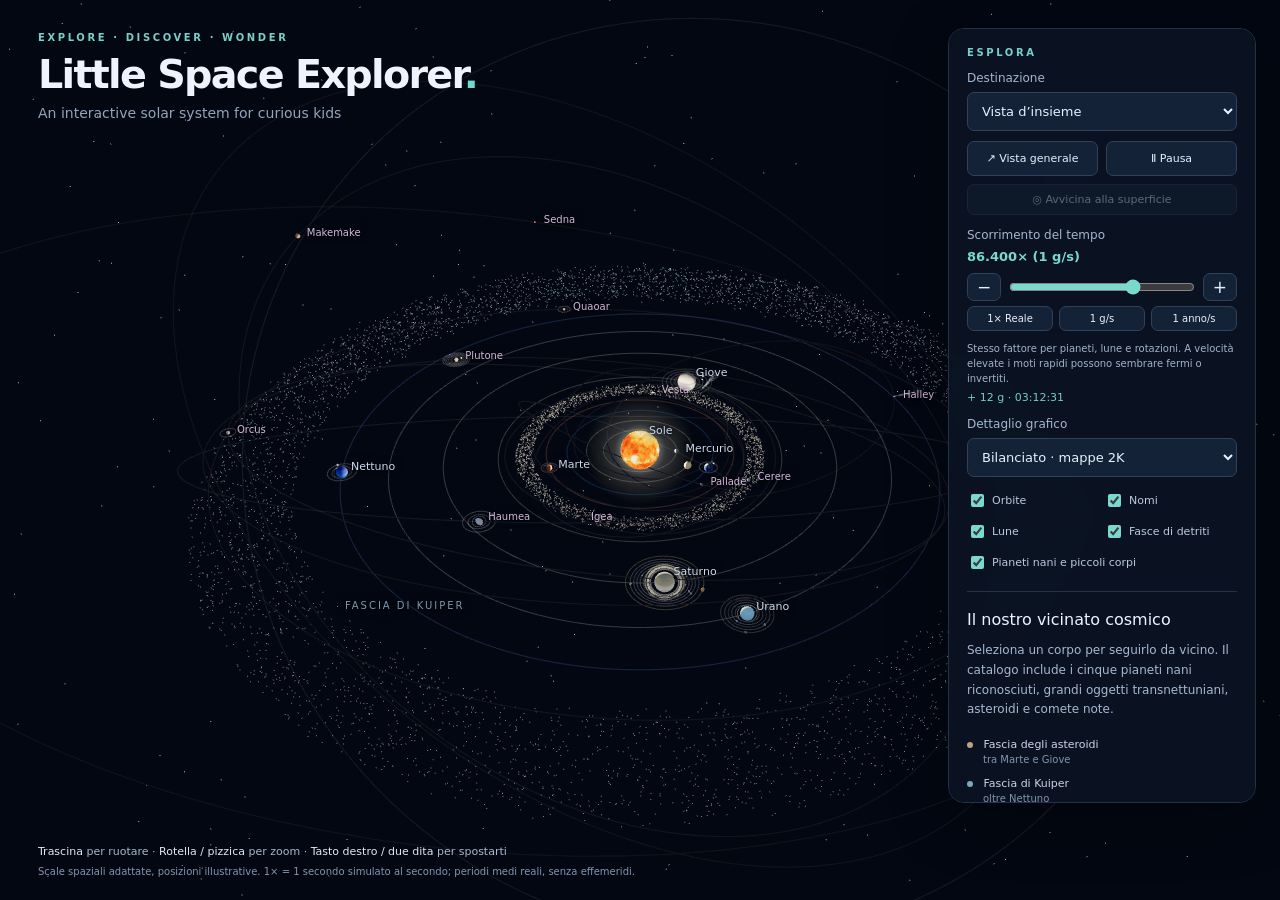
==== web/index.html @ fb0810c1 "Launch Little Space Explorer with interactive solar system and GitHub Pages" ====
<!doctype html>
<html lang="it">
<head>
  <meta charset="utf-8">
  <meta name="viewport" content="width=device-width,initial-scale=1">
  <title>Little Space Explorer — An interactive solar system for curious kids</title>
  <meta name="description" content="An interactive solar system for curious kids. Explore 55 celestial bodies, real planetary maps, moons, asteroids and comets in your browser.">
  <meta name="theme-color" content="#030711">
  <meta property="og:title" content="Little Space Explorer">
  <meta property="og:description" content="An interactive solar system for curious kids">
  <meta property="og:type" content="website">
  <meta property="og:url" content="https://smartm0use.github.io/little-space-explorer/">
  <meta property="og:image" content="https://smartm0use.github.io/little-space-explorer/anteprima-terra.png">
  <link rel="icon" href="favicon.svg" type="image/svg+xml">
  <link rel="stylesheet" href="style.css">
  <link rel="stylesheet" href="atlas.css">
  <script type="importmap">{"imports":{"three":"./vendor/three.module.js","three/addons/":"./vendor/"}}</script>
</head>
<body>
  <main id="universe" aria-label="Sistema solare tridimensionale interattivo"></main>
  <div id="labels" aria-hidden="true"></div>
  <header>
    <div class="eyebrow">EXPLORE · DISCOVER · WONDER</div>
    <h1 lang="en">Little Space Explorer<span>.</span></h1>
    <p lang="en">An interactive solar system for curious kids</p>
  </header>
  <button id="panel-toggle" aria-expanded="true" aria-controls="explore-panel">Nascondi controlli</button>
  <aside class="panel" id="explore-panel" aria-label="Controlli di esplorazione">
    <div class="eyebrow">ESPLORA</div>
    <label for="destination">Destinazione</label>
    <select id="destination"><option value="overview">Vista d’insieme</option><option value="outer">Sistema esterno · fino a Sedna</option></select>
    <div class="row"><button id="home">↗ Vista generale</button><button id="pause" aria-pressed="false">Ⅱ Pausa</button></div>
    <button id="surface" disabled>◎ Avvicina alla superficie</button>
    <label for="speed">Scorrimento del tempo</label>
    <output id="speed-value" for="speed"></output>
    <div class="speed-control"><button id="slower" aria-label="Velocità precedente">−</button><input id="speed" type="range" min="0" max="19" value="13" step="1"><button id="faster" aria-label="Velocità successiva">+</button></div>
    <div class="speed-shortcuts"><button id="realtime">1× Reale</button><button id="day-speed">1 g/s</button><button id="year-speed">1 anno/s</button></div>
    <p id="time-note">Tutti i corpi condividono lo stesso tempo.</p>
    <div id="elapsed" aria-label="Tempo simulato trascorso">+ 0 g · 00:00:00</div>
    <label for="detail">Dettaglio grafico</label>
    <select id="detail"><option value="standard">Bilanciato · mappe 2K</option><option value="high">Alto · Terra 4K e superfici più fini</option></select>
    <div class="toggles">
      <label><input id="orbits" type="checkbox" checked> Orbite</label>
      <label><input id="names" type="checkbox" checked> Nomi</label>
      <label><input id="moons" type="checkbox" checked> Lune</label>
      <label><input id="debris" type="checkbox" checked> Fasce di detriti</label>
      <label class="wide"><input id="minor" type="checkbox" checked> Pianeti nani e piccoli corpi</label>
    </div>
    <section id="info" aria-live="polite">
      <h2>Il nostro vicinato cosmico</h2>
      <p>Seleziona un corpo per seguirlo da vicino. Il catalogo include i cinque pianeti nani riconosciuti, grandi oggetti transnettuniani, asteroidi e comete note.</p>
    </section>
    <div class="key"><i class="asteroid"></i> Fascia degli asteroidi <span>tra Marte e Giove</span></div>
    <div class="key"><i class="kuiper"></i> Fascia di Kuiper <span>oltre Nettuno</span></div>
    <details><summary>E le altre stelle?</summary><p>Il Sole è l’unica stella del sistema solare. Proxima Centauri dista circa 4,25 anni luce; Sirio circa 8,6. Sono immensamente più lontane di Plutone e non orbitano attorno al Sole. Lo sfondo stellato è decorativo, non una mappa del cielo.</p></details>
    <a class="credits" href="credits.html" target="_blank" rel="noopener">Mappe, fonti e limiti del modello ↗</a>
  </aside>
  <footer>
    <div><b>Trascina</b> per ruotare · <b>Rotella / pizzica</b> per zoom · <b>Tasto destro / due dita</b> per spostarti</div>
    <small>Scale spaziali adattate, posizioni illustrative. 1× = 1 secondo simulato al secondo; periodi medi reali, senza effemeridi.</small>
  </footer>
  <div id="status" role="status">Preparazione dell’universo…</div>
  <script type="module" src="app.js"></script>
</body>
</html>
---- web/style.css ----
*{box-sizing:border-box}html,body{margin:0;width:100%;height:100%;overflow:hidden;background:#030711;color:#edf4ff;font:14px system-ui,-apple-system,sans-serif}#universe{position:fixed;inset:0}canvas{display:block;touch-action:none}header{position:absolute;top:32px;left:38px;pointer-events:none}h1{font-size:clamp(25px,3.3vw,44px);letter-spacing:-1.7px;margin:8px 0}h1 span{color:#70dad0}header p{color:#93a4bd;margin:0;font-size:14px}.eyebrow{font-size:10px;font-weight:700;letter-spacing:2.6px;color:#78cfc9}.panel{position:absolute;right:24px;top:28px;width:282px;background:#0b1424e8;border:1px solid #243248;border-radius:16px;padding:21px;backdrop-filter:blur(16px);max-height:calc(100dvh - 125px);overflow:auto;box-shadow:0 16px 60px #0004}.panel>label{display:block;margin:18px 0 8px;color:#a5b6cf;font-size:12px}select,button{font:inherit;color:#e7f2ff;border:1px solid #304159;background:#142238;border-radius:7px;padding:10px;cursor:pointer}select{width:100%;font-size:13px}button:hover{background:#213752;border-color:#66bdb8}button:focus-visible,select:focus-visible,input:focus-visible{outline:2px solid #80e4dc;outline-offset:3px}.row{display:flex;gap:8px;margin-top:10px}.row button{flex:1;font-size:11px;padding:10px 5px}output{float:right;color:#7bd8cd}input[type=range]{width:100%;accent-color:#7bd8cd;margin:4px 0 14px}.toggles{display:grid;grid-template-columns:1fr 1fr;gap:12px 4px;font-size:11px;color:#bac9dc}.toggles label{display:flex;align-items:center;gap:5px}input[type=checkbox]{accent-color:#7bd8cd}#info{border-top:1px solid #243248;margin-top:19px;padding-top:3px}h2{font-size:16px;font-weight:500;margin:15px 0 8px}#info p{font-size:12px;line-height:1.65;color:#a6b8d1;margin-bottom:18px}.key{font-size:11px;margin-top:12px;color:#c9d6e7}.key span{display:block;color:#8295b0;font-size:10px;padding-left:16px;margin-top:3px}.key i{display:inline-block;width:6px;height:6px;border-radius:50%;margin-right:7px}.asteroid{background:#bca384}.kuiper{background:#74adc1}footer{position:absolute;bottom:18px;left:38px;right:24px;pointer-events:none;font-size:11px;color:#a7b8cf;line-height:1.8}footer b{color:#e0e9f8;font-weight:500}footer small{font-size:10px;color:#8396b2}#labels{position:fixed;inset:0;pointer-events:none;overflow:hidden}.label{position:absolute;top:0;left:0;font-size:11px;color:#cad9ef;text-shadow:0 1px 5px #000,0 0 8px #000;white-space:nowrap}.label.moon{font-size:10px;color:#9ccbc7}.label.belt{font-size:10px;text-transform:uppercase;letter-spacing:2px;color:#7b99ae}#status{position:absolute;bottom:95px;left:38px;background:#13283a;padding:12px 18px;border-radius:8px;max-width:min(520px,85vw)}#status:empty{display:none}@media(max-width:700px){header{top:18px;left:18px}header p{font-size:11px}h1{margin:6px 0}.panel{right:12px;top:116px;width:218px;padding:14px;max-height:calc(100dvh - 213px);background:#0b1424db}.panel>.eyebrow{display:none}.panel>label{margin-top:10px}footer{left:18px;bottom:10px;right:12px;font-size:9px;max-width:95vw}footer small{font-size:9px}#info p{font-size:11px}.key{font-size:10px}.label{font-size:10px}#status{left:18px}}
---- web/atlas.css ----
/* Controls for the extended catalogue and physical simulation clock. */
header h1 { font-size: clamp(23px, 3.1vw, 42px); }
.panel { width: 308px; padding: 18px; }
.panel > label { margin: 13px 0 7px; }
#surface { width: 100%; margin-top: 8px; font-size: 11px; padding: 8px; }
button:disabled { opacity: .38; cursor: default; }
#speed-value { display: block; float: none; font-size: 13px; font-weight: 600; font-variant-numeric: tabular-nums; }
.speed-control { display: flex; align-items: center; gap: 8px; margin: 9px 0 5px; }
.speed-control input { margin: 0; min-width: 0; }
.speed-control button { padding: 3px 9px; font-size: 17px; }
.speed-shortcuts { display: flex; gap: 6px; }
.speed-shortcuts button { flex: 1; padding: 6px 3px; font-size: 10px; }
#time-note { font-size: 10px; color: #a2b2c9; line-height: 1.5; margin: 10px 0 5px; }
#elapsed { font-size: 11px; color: #75ccc3; font-variant-numeric: tabular-nums; }
.toggles { margin-top: 14px; }
.toggles .wide { grid-column: 1 / -1; }
.facts { font-size: 10px; line-height: 1.7; border-left: 2px solid #5ea59f; padding-left: 9px; color: #b6d5de; }
#info p.map-source { font-size: 10px; color: #829ab7; margin: 9px 0 15px; }
.label.minor { color: #d2b8dc; font-size: 10px; }
details { border-top: 1px solid #243248; padding-top: 12px; margin-top: 15px; }
summary { cursor: pointer; font-size: 11px; color: #afc9d9; }
details p { color: #93a8c2; font-size: 11px; line-height: 1.65; }
.credits { display: block; color: #76b4c5; font-size: 10px; margin-top: 14px; }
#panel-toggle { display: none; }
@media (max-width: 700px) {
  header h1 { letter-spacing: -1px; }
  header p { max-width: 320px; line-height: 1.5; }
  .panel { width: 240px; top: 143px; max-height: calc(100dvh - 235px); }
  #panel-toggle { display: block; position: absolute; right: 12px; top: 105px; padding: 7px 12px; font-size: 11px; }
  #speed-value { font-size: 11px; }
}
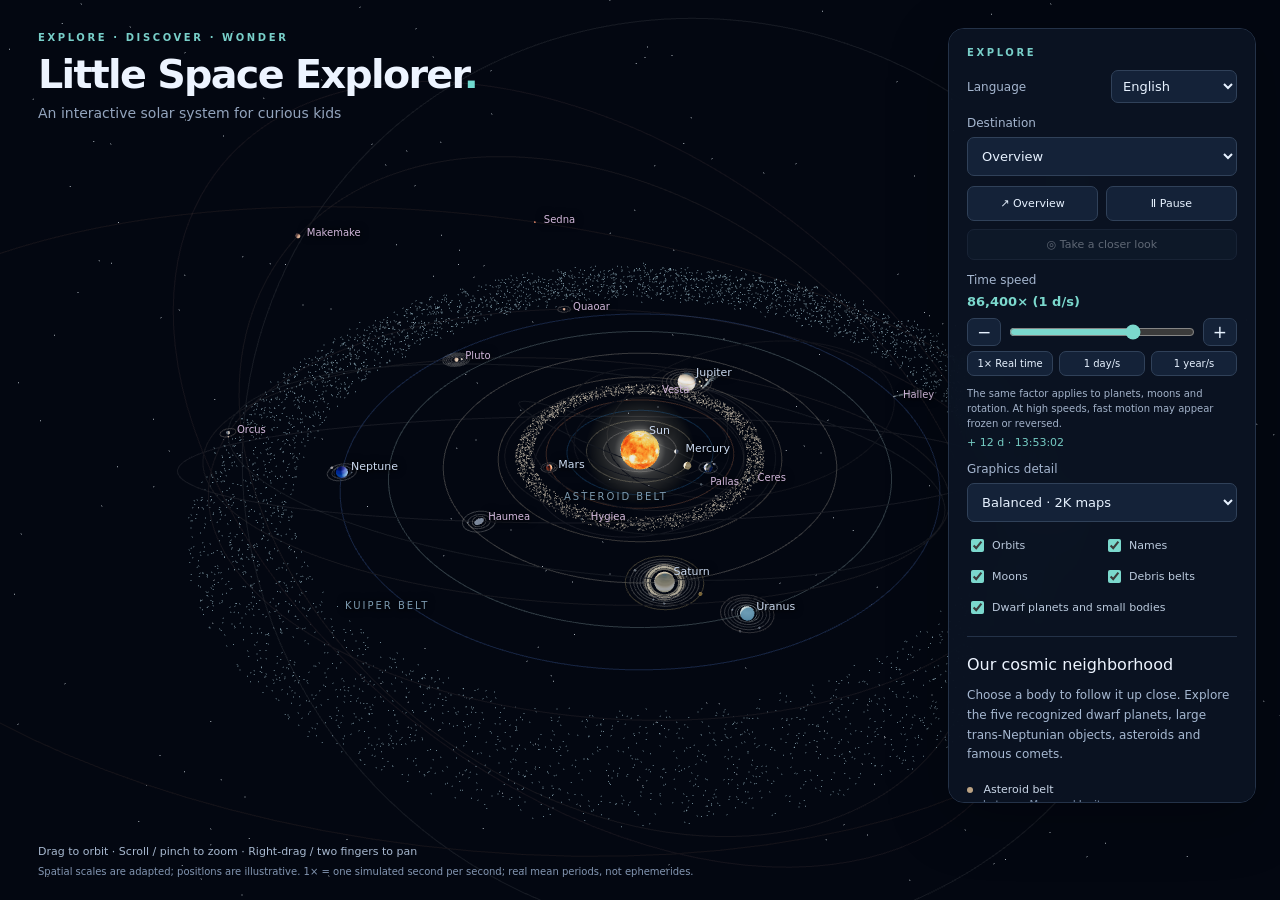
==== commit ec6b6562: "Add English and Italian language selection with browser detection" ====
--- a/web/index.html
+++ b/web/index.html
@@ -1,5 +1,5 @@
 <!doctype html>
-<html lang="it">
+<html lang="en">
 <head>
   <meta charset="utf-8">
   <meta name="viewport" content="width=device-width,initial-scale=1">
@@ -17,49 +17,50 @@
   <script type="importmap">{"imports":{"three":"./vendor/three.module.js","three/addons/":"./vendor/"}}</script>
 </head>
 <body>
-  <main id="universe" aria-label="Sistema solare tridimensionale interattivo"></main>
+  <main id="universe" data-i18n-aria="universe" aria-label="Interactive three-dimensional solar system"></main>
   <div id="labels" aria-hidden="true"></div>
   <header>
     <div class="eyebrow">EXPLORE · DISCOVER · WONDER</div>
     <h1 lang="en">Little Space Explorer<span>.</span></h1>
     <p lang="en">An interactive solar system for curious kids</p>
   </header>
-  <button id="panel-toggle" aria-expanded="true" aria-controls="explore-panel">Nascondi controlli</button>
-  <aside class="panel" id="explore-panel" aria-label="Controlli di esplorazione">
-    <div class="eyebrow">ESPLORA</div>
-    <label for="destination">Destinazione</label>
-    <select id="destination"><option value="overview">Vista d’insieme</option><option value="outer">Sistema esterno · fino a Sedna</option></select>
-    <div class="row"><button id="home">↗ Vista generale</button><button id="pause" aria-pressed="false">Ⅱ Pausa</button></div>
-    <button id="surface" disabled>◎ Avvicina alla superficie</button>
-    <label for="speed">Scorrimento del tempo</label>
+  <button id="panel-toggle" aria-expanded="true" aria-controls="explore-panel">Hide controls</button>
+  <aside class="panel" id="explore-panel" data-i18n-aria="controls" aria-label="Exploration controls">
+    <div class="eyebrow" data-i18n="explore">EXPLORE</div>
+    <div class="language-row"><label for="language" data-i18n="language">Language</label><select id="language" class="language-select"><option value="en" lang="en">English</option><option value="it" lang="it">Italiano</option></select></div>
+    <label for="destination" data-i18n="destination">Destination</label>
+    <select id="destination"><option value="overview" data-i18n="overview">Overview</option><option value="outer" data-i18n="outer">Outer solar system · out to Sedna</option></select>
+    <div class="row"><button id="home" data-i18n="home">↗ Overview</button><button id="pause" aria-pressed="false">Ⅱ Pause</button></div>
+    <button id="surface" data-i18n="surface" disabled>◎ Take a closer look</button>
+    <label for="speed" data-i18n="time">Time speed</label>
     <output id="speed-value" for="speed"></output>
-    <div class="speed-control"><button id="slower" aria-label="Velocità precedente">−</button><input id="speed" type="range" min="0" max="19" value="13" step="1"><button id="faster" aria-label="Velocità successiva">+</button></div>
-    <div class="speed-shortcuts"><button id="realtime">1× Reale</button><button id="day-speed">1 g/s</button><button id="year-speed">1 anno/s</button></div>
-    <p id="time-note">Tutti i corpi condividono lo stesso tempo.</p>
-    <div id="elapsed" aria-label="Tempo simulato trascorso">+ 0 g · 00:00:00</div>
-    <label for="detail">Dettaglio grafico</label>
-    <select id="detail"><option value="standard">Bilanciato · mappe 2K</option><option value="high">Alto · Terra 4K e superfici più fini</option></select>
+    <div class="speed-control"><button id="slower" data-i18n-aria="slower" aria-label="Previous speed">−</button><input id="speed" type="range" min="0" max="19" value="13" step="1"><button id="faster" data-i18n-aria="faster" aria-label="Next speed">+</button></div>
+    <div class="speed-shortcuts"><button id="realtime" data-i18n="realtime">1× Real time</button><button id="day-speed" data-i18n="daySpeed">1 day/s</button><button id="year-speed" data-i18n="yearSpeed">1 year/s</button></div>
+    <p id="time-note"></p>
+    <div id="elapsed" data-i18n-aria="elapsed" aria-label="Elapsed simulation time">+ 0 d · 00:00:00</div>
+    <label for="detail" data-i18n="detail">Graphics detail</label>
+    <select id="detail"><option value="standard" data-i18n="standard">Balanced · 2K maps</option><option value="high" data-i18n="high">High · 4K Earth and finer surfaces</option></select>
     <div class="toggles">
-      <label><input id="orbits" type="checkbox" checked> Orbite</label>
-      <label><input id="names" type="checkbox" checked> Nomi</label>
-      <label><input id="moons" type="checkbox" checked> Lune</label>
-      <label><input id="debris" type="checkbox" checked> Fasce di detriti</label>
-      <label class="wide"><input id="minor" type="checkbox" checked> Pianeti nani e piccoli corpi</label>
+      <label><input id="orbits" type="checkbox" checked> <span data-i18n="orbits">Orbits</span></label>
+      <label><input id="names" type="checkbox" checked> <span data-i18n="names">Names</span></label>
+      <label><input id="moons" type="checkbox" checked> <span data-i18n="moons">Moons</span></label>
+      <label><input id="debris" type="checkbox" checked> <span data-i18n="debris">Debris belts</span></label>
+      <label class="wide"><input id="minor" type="checkbox" checked> <span data-i18n="minor">Dwarf planets and small bodies</span></label>
     </div>
     <section id="info" aria-live="polite">
-      <h2>Il nostro vicinato cosmico</h2>
-      <p>Seleziona un corpo per seguirlo da vicino. Il catalogo include i cinque pianeti nani riconosciuti, grandi oggetti transnettuniani, asteroidi e comete note.</p>
+      <h2 data-i18n="neighborhood">Our cosmic neighborhood</h2>
+      <p data-i18n="introduction">Choose a body to follow it up close. Explore dwarf planets, moons, asteroids and comets.</p>
     </section>
-    <div class="key"><i class="asteroid"></i> Fascia degli asteroidi <span>tra Marte e Giove</span></div>
-    <div class="key"><i class="kuiper"></i> Fascia di Kuiper <span>oltre Nettuno</span></div>
-    <details><summary>E le altre stelle?</summary><p>Il Sole è l’unica stella del sistema solare. Proxima Centauri dista circa 4,25 anni luce; Sirio circa 8,6. Sono immensamente più lontane di Plutone e non orbitano attorno al Sole. Lo sfondo stellato è decorativo, non una mappa del cielo.</p></details>
-    <a class="credits" href="credits.html" target="_blank" rel="noopener">Mappe, fonti e limiti del modello ↗</a>
+    <div class="key"><i class="asteroid"></i> <b data-i18n="asteroidBelt">Asteroid belt</b><span data-i18n="asteroidLocation">between Mars and Jupiter</span></div>
+    <div class="key"><i class="kuiper"></i> <b data-i18n="kuiperBelt">Kuiper belt</b><span data-i18n="kuiperLocation">beyond Neptune</span></div>
+    <details><summary data-i18n="otherStars">What about other stars?</summary><p data-i18n="starsText">The Sun is the only star in our solar system. The starry background is decorative, not a sky map.</p></details>
+    <a class="credits" href="credits.html" target="_blank" rel="noopener" data-i18n="creditsLink">Maps, sources and model limitations ↗</a>
   </aside>
   <footer>
-    <div><b>Trascina</b> per ruotare · <b>Rotella / pizzica</b> per zoom · <b>Tasto destro / due dita</b> per spostarti</div>
-    <small>Scale spaziali adattate, posizioni illustrative. 1× = 1 secondo simulato al secondo; periodi medi reali, senza effemeridi.</small>
+    <div data-i18n="gestureHelp">Drag to orbit · Scroll / pinch to zoom · Right-drag / two fingers to pan</div>
+    <small data-i18n="modelNote">Spatial scales are adapted; positions are illustrative. 1× = one simulated second per second; real mean periods, not ephemerides.</small>
   </footer>
-  <div id="status" role="status">Preparazione dell’universo…</div>
+  <div id="status" role="status">Preparing your universe…</div>
   <script type="module" src="app.js"></script>
 </body>
 </html>
--- a/web/atlas.css
+++ b/web/atlas.css
@@ -2,6 +2,9 @@
 header h1 { font-size: clamp(23px, 3.1vw, 42px); }
 .panel { width: 308px; padding: 18px; }
 .panel > label { margin: 13px 0 7px; }
+.language-row { display: flex; align-items: center; justify-content: space-between; gap: 12px; margin-top: 12px; font-size: 12px; color: #a5b6cf; }
+.language-row select { width: 126px; padding: 7px; }
+.key b { font-weight: normal; }
 #surface { width: 100%; margin-top: 8px; font-size: 11px; padding: 8px; }
 button:disabled { opacity: .38; cursor: default; }
 #speed-value { display: block; float: none; font-size: 13px; font-weight: 600; font-variant-numeric: tabular-nums; }
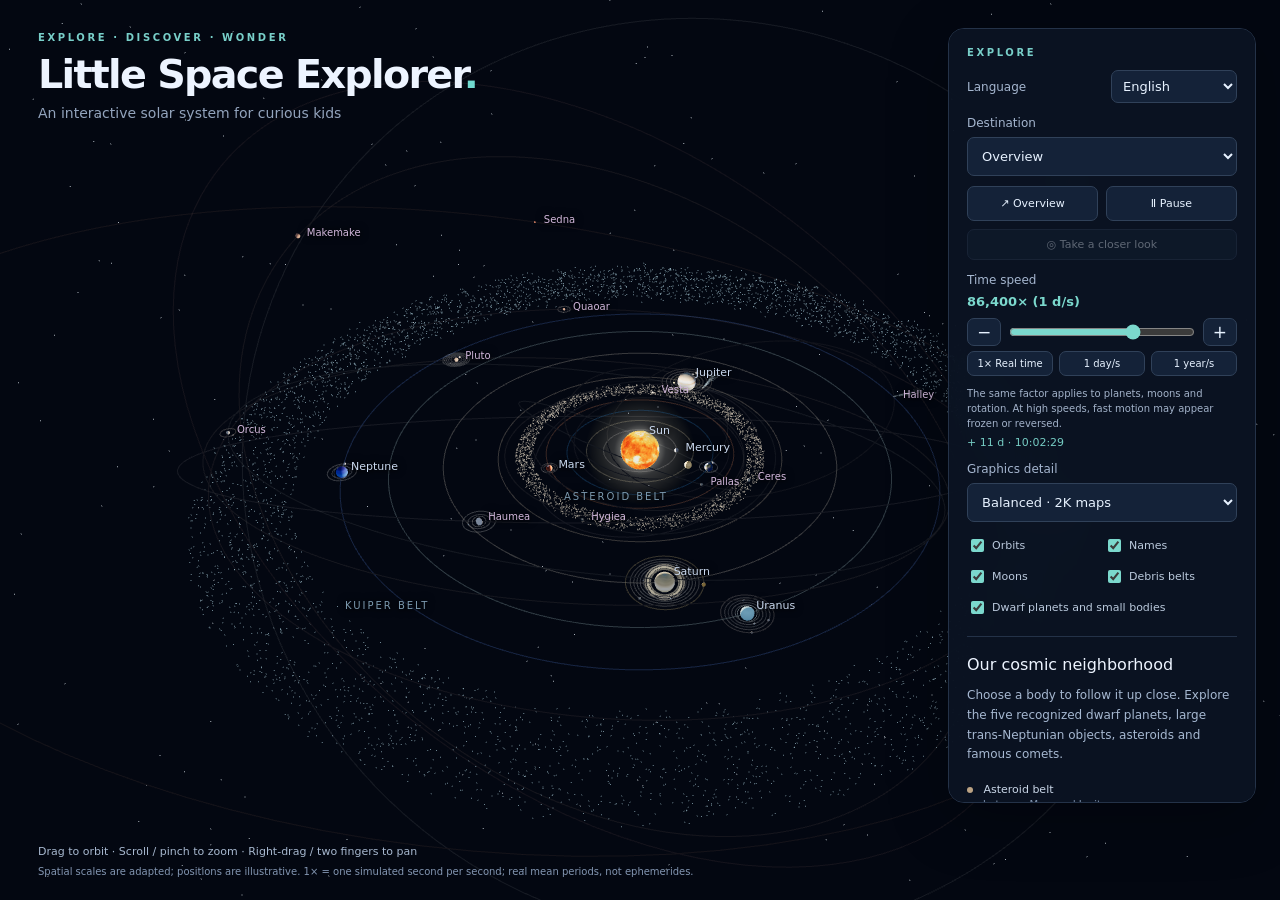
==== commit 0341af37: "Use English filenames for the launcher and preview images" ====
--- a/web/index.html
+++ b/web/index.html
@@ -10,7 +10,7 @@
   <meta property="og:description" content="An interactive solar system for curious kids">
   <meta property="og:type" content="website">
   <meta property="og:url" content="https://smartm0use.github.io/little-space-explorer/">
-  <meta property="og:image" content="https://smartm0use.github.io/little-space-explorer/anteprima-terra.png">
+  <meta property="og:image" content="https://smartm0use.github.io/little-space-explorer/preview-earth.png">
   <link rel="icon" href="favicon.svg" type="image/svg+xml">
   <link rel="stylesheet" href="style.css">
   <link rel="stylesheet" href="atlas.css">
